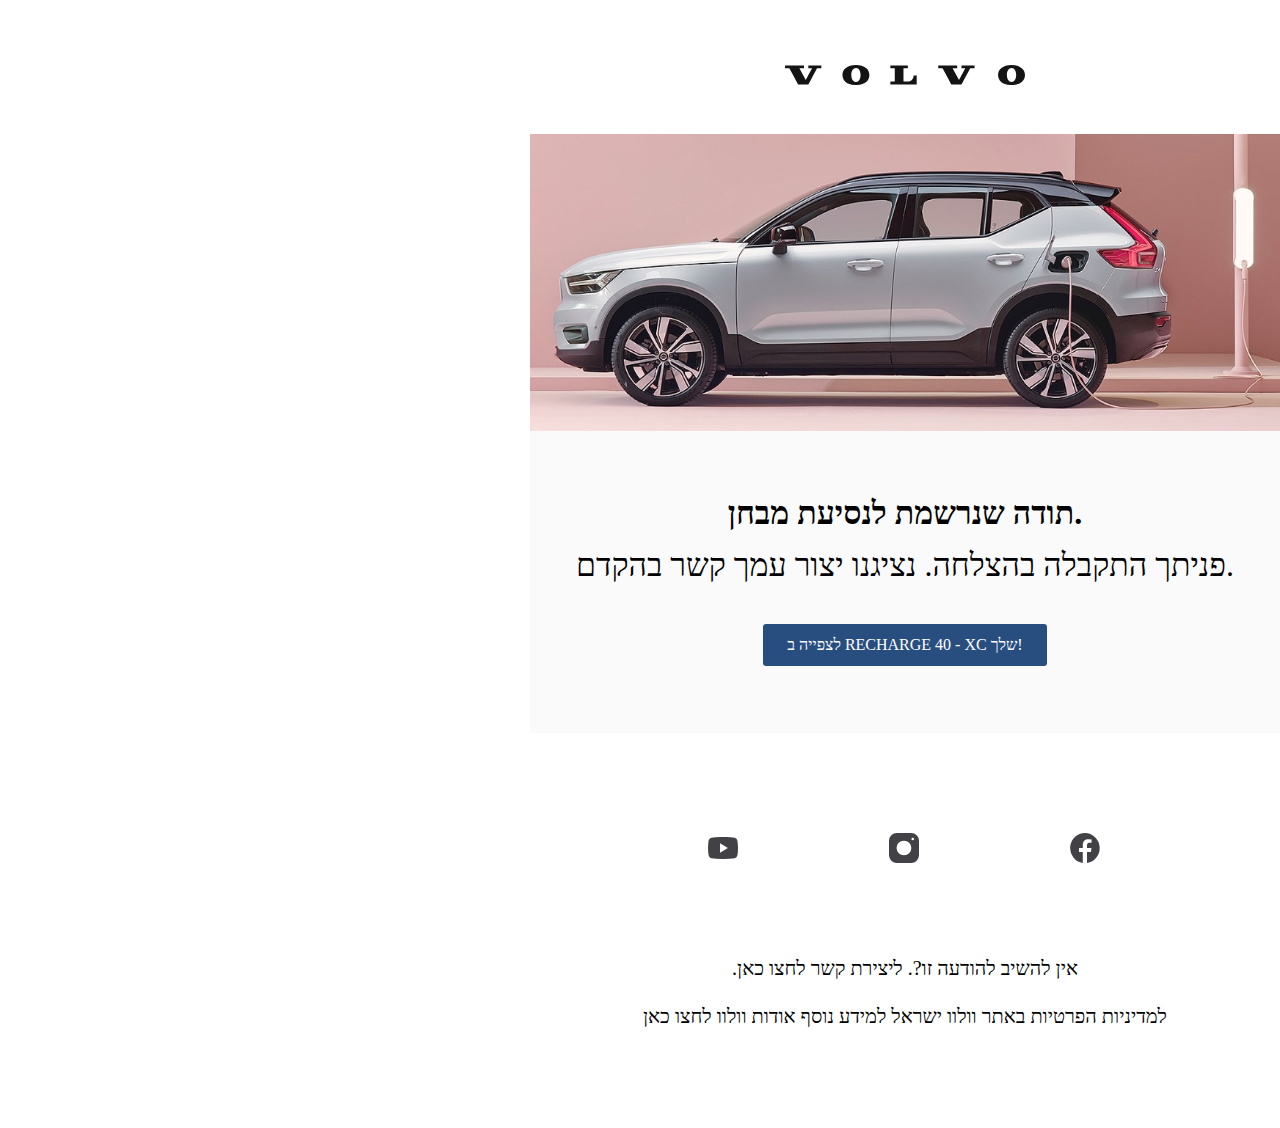
==== email.html @ c4226f8d "[ADD] - Email Page" ====
<!DOCTYPE html>
<html lang="he-Il" dir="rtl">
<head>
  <meta charset="UTF-8">
  <meta name="viewport" content="width=device-width, initial-scale=1.0">
  <meta http-equiv="Content-Type" content="text/html charset=UTF-8">
  <style>
    body {
      margin: 0;
      padding: 0;
    }
  </style>
</head>
<body>
  <table width="100%" cellspacing="0" cellpadding="0">
    <table width="750" cellspacing="0" cellpadding="0" border="0">
      <tr>
        <td width="750" align="center" valign="middle" bgcolor="white" style="padding: 65px 0 45px 0;">
          <img src="img/global/logo.svg" alt="volvo-logo" width="240">
        </td>
      </tr>
      <tr>
        <td width="750" align="center" valign="middle" bgcolor="#FAFAFA">
          <img src="img/global/car-19.jpg" alt="volvo-car-img" width="750">
        </td>
      </tr>
      <tr>
        <table width="750" bgcolor="#FAFAFA" cellspacing="0" cellpadding="0">
          <tr>
            <td width="750" cellspacing="0" style="padding: 60px 0 15px 0;">
              <h1 style="font-size: 32px; text-align: center; margin: 0;">.תודה שנרשמת לנסיעת מבחן</h1>
            </td>
          </tr>
          <tr>
            <td width="750" cellspacing="0" style="padding: 0 0 40px 0;">
              <p style="font-size: 32px; text-align: center; margin: 0;">.פניתך התקבלה בהצלחה. נציגנו יצור עמך קשר בהקדם</p>
            </td>
          </tr>
          <tr>
            <td width="750" cellspacing="0" style="padding: 0 0 67px 0; text-align: center;">
              <a href="#" style="font-size: 16px; display: inline-block; background-color: #284E80; color: white; padding: 12px 24px; border-radius: 3px; text-decoration: none;">!שלך RECHARGE 40 - XC לצפייה ב</a>
            </td>
          </tr>
        </table>
      </tr>
      <tr>
        <table width="750" bgcolor="white" cellspacing="0" cellpadding="0">
          <tr>
            <td width="750" align="center" style="padding: 100px 0 90px 0;">
              <p style="margin: 0; padding: 0;">
                <a href="#" style="display: inline-block; width: 27px; vertical-align: middle;">
                  <img width="30" src="img/icons/facebook.svg" alt="facebook-icon">
                </a>
                <a href="#" style="display: inline-block; width: 27px; vertical-align: middle; padding: 0 150px;">
                  <img width="30" src="img/icons/instagram.svg" alt="instagram-icon">
                </a>
                <a href="#" style="display: inline-block; width: 27px; vertical-align: middle;">
                  <img width="30" src="img/icons/youtube.svg" alt="youtube-icon">
                </a>
              </p>
            </td>
          </tr>
          <tr>
            <td width="750" align="center" style="padding-bottom: 25px;">
              <p style="font-size: 20px; margin: 0;">אין להשיב להודעה זו?. ליצירת קשר לחצו כאן.</p>
            </td>
          </tr>
          <tr>
            <td width="750" align="center" style="padding-bottom: 100px;">
              <p style="font-size: 20px; margin: 0;">למדיניות הפרטיות באתר וולוו ישראל למידע נוסף אודות וולוו לחצו כאן</p>
            </td>
          </tr>
        </table>
      </tr>
    </table>
  </table>
</body>
</html>
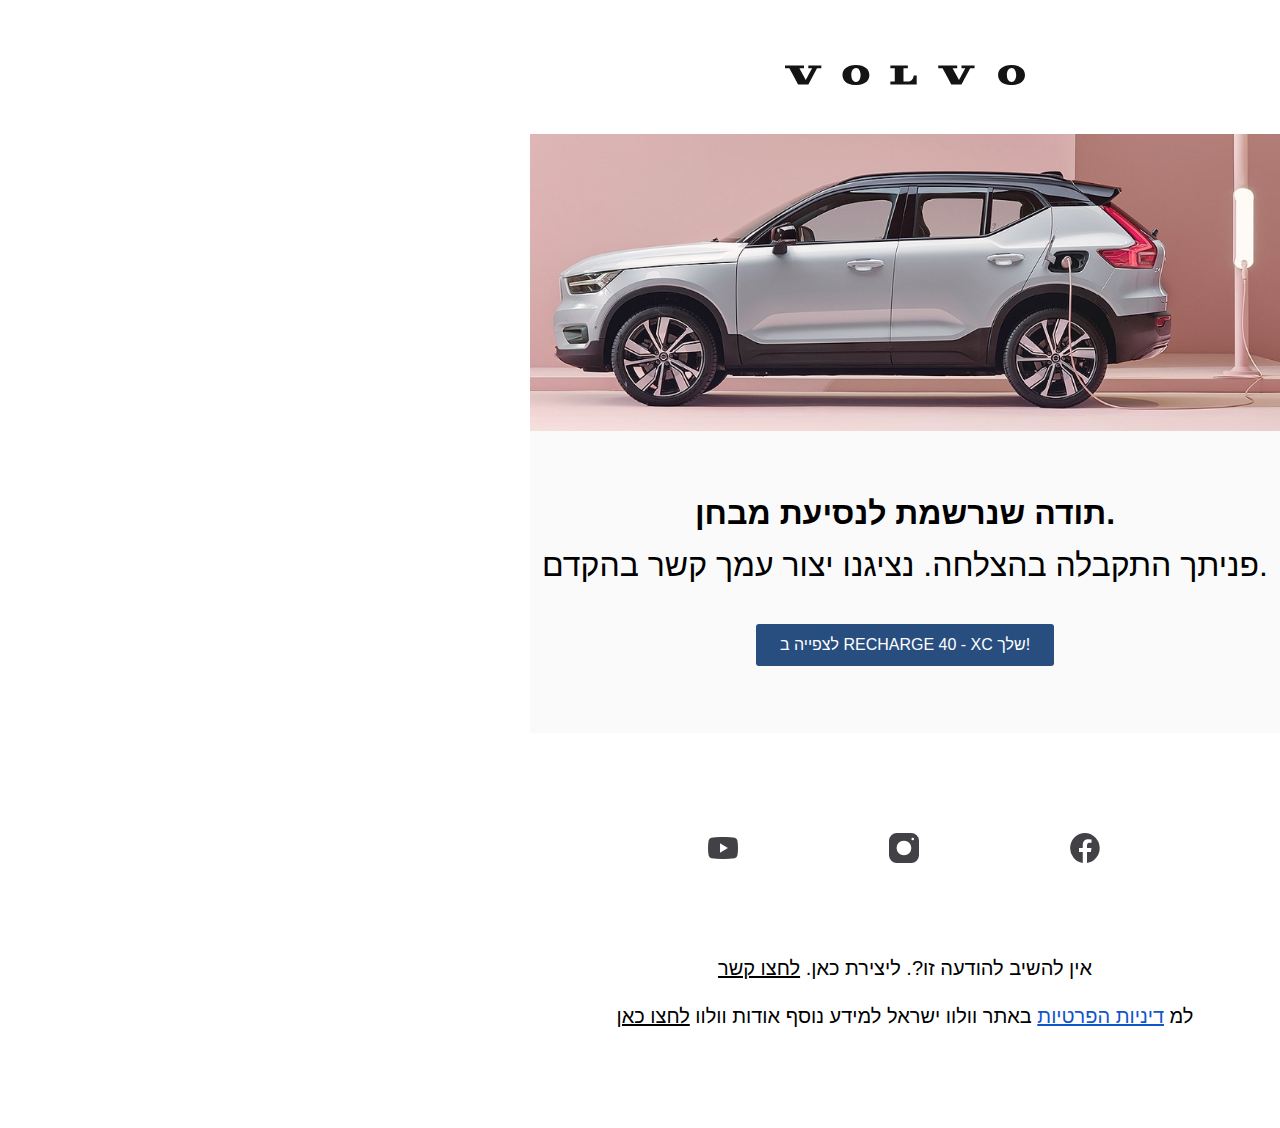
==== commit c62bcd23: "[IMP] - Email - Text styling improvements" ====
--- a/email.html
+++ b/email.html
@@ -28,17 +28,17 @@
         <table width="750" bgcolor="#FAFAFA" cellspacing="0" cellpadding="0">
           <tr>
             <td width="750" cellspacing="0" style="padding: 60px 0 15px 0;">
-              <h1 style="font-size: 32px; text-align: center; margin: 0;">.תודה שנרשמת לנסיעת מבחן</h1>
+              <h1 style="font-family: Arial, sans-serif; font-size: 32px; text-align: center; margin: 0;">.תודה שנרשמת לנסיעת מבחן</h1>
             </td>
           </tr>
           <tr>
             <td width="750" cellspacing="0" style="padding: 0 0 40px 0;">
-              <p style="font-size: 32px; text-align: center; margin: 0;">.פניתך התקבלה בהצלחה. נציגנו יצור עמך קשר בהקדם</p>
+              <p style="font-family: Arial, sans-serif; font-size: 32px; text-align: center; margin: 0;">.פניתך התקבלה בהצלחה. נציגנו יצור עמך קשר בהקדם</p>
             </td>
           </tr>
           <tr>
             <td width="750" cellspacing="0" style="padding: 0 0 67px 0; text-align: center;">
-              <a href="#" style="font-size: 16px; display: inline-block; background-color: #284E80; color: white; padding: 12px 24px; border-radius: 3px; text-decoration: none;">!שלך RECHARGE 40 - XC לצפייה ב</a>
+              <a href="#" style="font-family: Arial, sans-serif; font-size: 16px; display: inline-block; background-color: #284E80; color: white; padding: 12px 24px; border-radius: 3px; text-decoration: none;">!שלך RECHARGE 40 - XC לצפייה ב</a>
             </td>
           </tr>
         </table>
@@ -51,7 +51,7 @@
                 <a href="#" style="display: inline-block; width: 27px; vertical-align: middle;">
                   <img width="30" src="img/icons/facebook.svg" alt="facebook-icon">
                 </a>
-                <a href="#" style="display: inline-block; width: 27px; vertical-align: middle; padding: 0 150px;">
+                <a href="#" style="display: inline-block; width: 27px; vertical-align: middle; margin: 0 150px;">
                   <img width="30" src="img/icons/instagram.svg" alt="instagram-icon">
                 </a>
                 <a href="#" style="display: inline-block; width: 27px; vertical-align: middle;">
@@ -62,12 +62,17 @@
           </tr>
           <tr>
             <td width="750" align="center" style="padding-bottom: 25px;">
-              <p style="font-size: 20px; margin: 0;">אין להשיב להודעה זו?. ליצירת קשר לחצו כאן.</p>
+              <p style="font-family: Arial, sans-serif; font-size: 20px; margin: 0;">אין להשיב להודעה זו?. ליצירת כאן. <a href="#" style="color: black;">לחצו קשר</a></p>
             </td>
           </tr>
           <tr>
             <td width="750" align="center" style="padding-bottom: 100px;">
-              <p style="font-size: 20px; margin: 0;">למדיניות הפרטיות באתר וולוו ישראל למידע נוסף אודות וולוו לחצו כאן</p>
+              <p style="font-family: Arial, sans-serif; font-size: 20px; margin: 0;">
+                למ
+                <a href="#" style="color: #1155cc;">דיניות הפרטיות</a>
+                 באתר וולוו ישראל למידע נוסף אודות וולוו 
+                <a href="#" style="color: black;">לחצו כאן</a>
+              </p>
             </td>
           </tr>
         </table>
